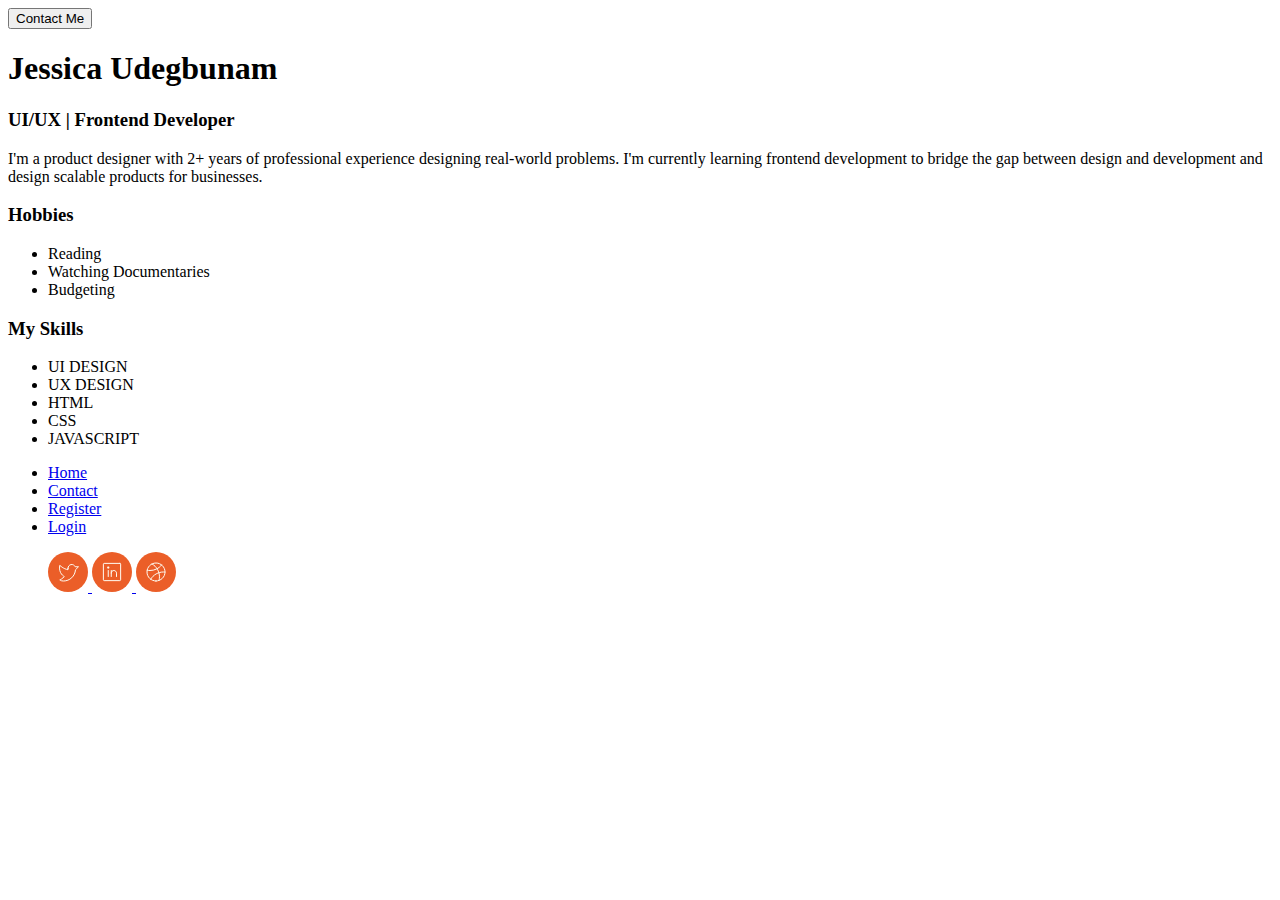
==== index.html @ babc4dbb "initialize project" ====
<!DOCTYPE html>
<html lang="en">
<head>
    <meta charset="UTF-8">
    <meta http-equiv="X-UA-Compatible" content="IE=edge">
    <meta name="viewport" content="width=device-width, initial-scale=1.0">
    <title>Jessica Portfolio</title>
    <link rel="preconnect" href="https://fonts.googleapis.com">
    <link rel="preconnect" href="https://fonts.gstatic.com" crossorigin>
    <link href="https://fonts.googleapis.com/css2?family=Space+Mono:ital,wght@0,400;0,700;1,400&display=swap" rel="stylesheet">
</head>
<body>
    <section class="left">
        <button class="contact-me">Contact Me</button>
    </section>
    <!---bio-->
    <section class="middle" id="bio">
        <h1>Jessica Udegbunam</h1>
        <h3>UI/UX | Frontend Developer</h3>
        <p>I'm a product designer with 2+ years of professional experience designing real-world problems. I'm currently learning frontend development to bridge the gap between design and development and design scalable products for businesses.</p>
        <!--hobbies----------->
        <div>
            <h3>Hobbies</h3>
            <ul>
                <li>Reading</li>
                <li>Watching Documentaries</li>
                <li>Budgeting</li>
            </ul>
        </div>
        <div>
            <h3>My Skills</h3>
            <ul>
                <li>UI DESIGN</li>
                <li>UX DESIGN</li>
                <li>HTML</li>
                <li>CSS</li>
                <li>JAVASCRIPT</li>
            </ul>
        </div>
    </section>
    <!---navigation-->
    <header class="right">
        <nav class="right">
            <ul>
                <li><a href="#">Home</a></li>
                <li><a href="contact.html">Contact</a></li>
                <li><a href="register.html">Register</a></li>
                <li><a href="login.html">Login</a></li>
            </ul>

            <ul class="socials">
                <a href="https://twitter.com/Wasp_iSpy" target="_blank" title="Follow on Twitter">
                    <img src="icons/Twitter.svg" alt="Twitter">
                </a>
                <a href="https://www.linkedin.com/in/onyinye-udegbunam/" target="_blank" title="Connect on LinkedIn">
                    <img src="icons/LinkedIn.svg" alt="linkedin">
                </a>
                <a href="https://dribbble.com/Wasps" target="_blank" title="View Design Projects">
                    <img src="icons/Dribble.svg" alt="Twitter">
                </a>
            </ul>
        </nav>
    </header>
</body>
</html>
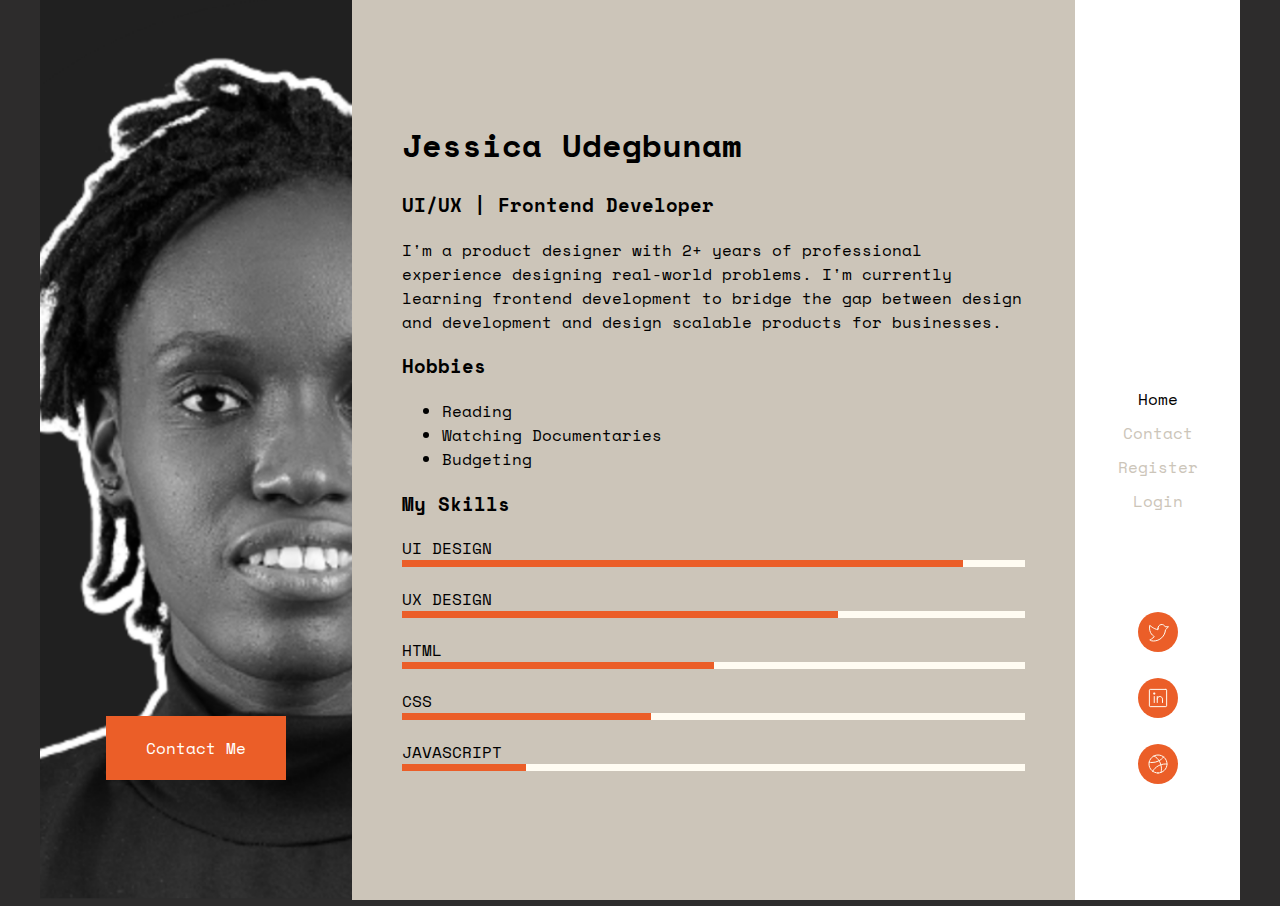
==== commit 7369db56: "🎨 improvement" ====
--- a/index.html
+++ b/index.html
@@ -1,5 +1,6 @@
 <!DOCTYPE html>
 <html lang="en">
+
 <head>
     <meta charset="UTF-8">
     <meta http-equiv="X-UA-Compatible" content="IE=edge">
@@ -7,48 +8,84 @@
     <title>Jessica Portfolio</title>
     <link rel="preconnect" href="https://fonts.googleapis.com">
     <link rel="preconnect" href="https://fonts.gstatic.com" crossorigin>
-    <link href="https://fonts.googleapis.com/css2?family=Space+Mono:ital,wght@0,400;0,700;1,400&display=swap" rel="stylesheet">
+    <link href="https://fonts.googleapis.com/css2?family=Space+Mono:ital,wght@0,400;0,700;1,400&display=swap"
+        rel="stylesheet">
+    <link rel="stylesheet" href="./css/style.css" />
+    <link rel="stylesheet" href="./css/mobile.css" />
 </head>
+
 <body>
-    <section class="left">
-        <button class="contact-me">Contact Me</button>
-    </section>
-    <!---bio-->
-    <section class="middle" id="bio">
-        <h1>Jessica Udegbunam</h1>
-        <h3>UI/UX | Frontend Developer</h3>
-        <p>I'm a product designer with 2+ years of professional experience designing real-world problems. I'm currently learning frontend development to bridge the gap between design and development and design scalable products for businesses.</p>
-        <!--hobbies----------->
-        <div>
-            <h3>Hobbies</h3>
-            <ul>
-                <li>Reading</li>
-                <li>Watching Documentaries</li>
-                <li>Budgeting</li>
-            </ul>
-        </div>
-        <div>
-            <h3>My Skills</h3>
-            <ul>
-                <li>UI DESIGN</li>
-                <li>UX DESIGN</li>
-                <li>HTML</li>
-                <li>CSS</li>
-                <li>JAVASCRIPT</li>
-            </ul>
-        </div>
-    </section>
-    <!---navigation-->
-    <header class="right">
+    <div class="body">
+        <header class="left">
+            <div class="img-placeholder"><img src="./images/jecy.png" alt="Jessica" /></div>
+            <a href="./contact.html" class="contact-me">Contact Me</a>
+        </header>
+        <!---bio-->
+        <section class="middle" id="bio">
+            <h1>Jessica Udegbunam</h1>
+            <h3>UI/UX | Frontend Developer</h3>
+            <p>
+                I'm a product designer with 2+ years of professional experience designing real-world problems. I'm
+                currently
+                learning frontend development to bridge the gap between design and development and design scalable
+                products
+                for businesses.
+            </p>
+            <!--hobbies----------->
+            <div class="hobbies">
+                <h3>Hobbies</h3>
+                <ul>
+                    <li>Reading</li>
+                    <li>Watching Documentaries</li>
+                    <li>Budgeting</li>
+                </ul>
+            </div>
+            <div class="skills">
+                <h3>My Skills</h3>
+                <ul>
+                    <li>
+                        <p>UI DESIGN</p>
+                        <div class="progress">
+                            <div style="width: 90%"> .</div>
+                        </div>
+                    </li>
+                    <li>
+                        <p>UX DESIGN</p>
+                        <div class="progress">
+                            <div style="width: 70%"> </div>
+                        </div>
+                    </li>
+                    <li>
+                        <p>HTML</p>
+                        <div class="progress">
+                            <div style="width: 50%"> </div>
+                        </div>
+                    </li>
+                    <li>
+                        <p>CSS</p>
+                        <div class="progress">
+                            <div style="width: 40%"> </div>
+                        </div>
+                    </li>
+                    <li>
+                        <p>JAVASCRIPT</p>
+                        <div class="progress">
+                            <div style="width: 20%"> </div>
+                        </div>
+                    </li>
+                </ul>
+            </div>
+        </section>
+        <!---navigation-->
         <nav class="right">
-            <ul>
-                <li><a href="#">Home</a></li>
-                <li><a href="contact.html">Contact</a></li>
-                <li><a href="register.html">Register</a></li>
-                <li><a href="login.html">Login</a></li>
+            <ul class="links">
+                <li><a class="active" href="#">Home</a></li>
+                <li><a href="./contact.html">Contact</a></li>
+                <li><a href="./register.html">Register</a></li>
+                <li><a href="./login.html">Login</a></li>
             </ul>
 
-            <ul class="socials">
+            <div class="socials">
                 <a href="https://twitter.com/Wasp_iSpy" target="_blank" title="Follow on Twitter">
                     <img src="icons/Twitter.svg" alt="Twitter">
                 </a>
@@ -58,8 +95,9 @@
                 <a href="https://dribbble.com/Wasps" target="_blank" title="View Design Projects">
                     <img src="icons/Dribble.svg" alt="Twitter">
                 </a>
-            </ul>
+            </div>
         </nav>
-    </header>
+    </div>
 </body>
+
 </html>--- a/css/style.css
+++ b/css/style.css
@@ -0,0 +1,153 @@
+/* CSS Document */
+
+* {
+    box-sizing: border-box;
+}
+
+body {
+    background-color: #2D2C2C;
+    margin: 0;
+    padding: 0;
+    font-family: 'Space Mono', monospace;
+}
+
+.body {
+    background-color: #2D2C2C;
+    display: flex;
+    flex-flow: row nowrap;
+    justify-content: space-between;
+    align-items: stretch;
+    max-width: 1200px;
+    margin: 0 auto;
+}
+
+
+ul {
+    list-style: none;
+}
+
+a {
+    text-decoration: none;
+}
+
+/* about section */
+.left {
+    position: relative;
+    display: flex;
+    flex-flow: column nowrap;
+    justify-content: flex-end;
+    align-items: center;
+    padding: 100px 0;
+    flex: 0.5;
+    height: 100vh;
+}
+
+.left .img-placeholder {
+    position: absolute;
+    top: 0;
+    right: 0;
+    left: 0;
+    bottom: 0;
+}
+
+.left .img-placeholder img {
+    width: 100%;
+    height: 100%;
+    object-fit: cover;
+    object-position: left;
+}
+
+.left a {
+    display: block;
+    background: #EB5E28;
+    color: white;
+    padding: 20px 40px;
+    margin: 20px;
+    position: relative;
+}
+
+
+.middle {
+    flex: 1;
+    background: #CCC5B9;
+    padding: 100px 50px;
+}
+
+.middle .hobbies ul {
+    list-style-type: disc;
+}
+
+.middle .skills ul {
+    padding: 0;
+}
+
+.middle .skills ul li {
+    margin-bottom: 20px;
+}
+
+.middle .skills ul p {
+    margin: 0;
+}
+
+.progress {
+    background: rgba(255, 252, 242, 1);
+    overflow: hidden;
+}
+
+.progress div {
+    background: #EB5E28;
+    color: #EB5E28;
+    height: 7px;
+    width: 40%;
+}
+
+.right {
+    flex: 0.2;
+    background: #FFFFFF;
+    padding: 100px 20px;
+    display: flex;
+    flex-flow: column nowrap;
+    justify-content: center;
+    align-items: center;
+    position: relative;
+}
+
+.right .links li {
+    margin: 0;
+    padding: 0;
+}
+
+.right .links {
+    margin: 0;
+    padding: 0;
+}
+
+.right .links li a {
+    color: #CCC5B9;
+    text-align: center;
+    display: block;
+    margin: 10px 0;
+    transition: all 0.3s;
+}
+
+.right .links li a:hover, .right .links a.active {
+    color: black;
+}
+
+
+
+.right .socials {
+    position: absolute;
+    bottom: 100px;
+    right: 0;
+    left: 0;
+    display: flex;
+    flex-flow: column;
+    justify-content: center;
+    align-items: center;
+}
+
+.right .socials a {
+    display: block;
+    margin: 10px 0;
+}--- a/css/mobile.css
+++ b/css/mobile.css
@@ -0,0 +1,60 @@
+@media screen and (max-width:800px) {
+
+
+
+    .body {
+        display: block;
+    }
+
+
+
+    .right {
+        position: fixed;
+        top: 0;
+        right: 0;
+        left: 0;
+        background: #FFFFFF;
+        padding: 10px 20px;
+        display: flex;
+        flex-flow: column nowrap;
+        justify-content: space-between;
+        align-items: flex-start;
+    }
+
+
+
+    .right .links {
+        display: flex;
+        flex-flow: row nowrap;
+        justify-content: flex-start;
+        align-items: center;
+    }
+
+    .right .links li a {
+        margin: 0 10px;
+        font-size: 10px;
+    }
+
+
+
+
+    .right .socials {
+        position: static;
+        display: flex;
+        flex-flow: row nowrap;
+        align-items: center;
+        justify-content: space-between;
+        margin-top: 10px;
+    }
+
+    .right .socials img {
+        width: 20px;
+    }
+
+    .right .socials a {
+        margin: 0 10px;
+        display: flex;
+        align-items: center;
+        justify-content: center;
+    }
+}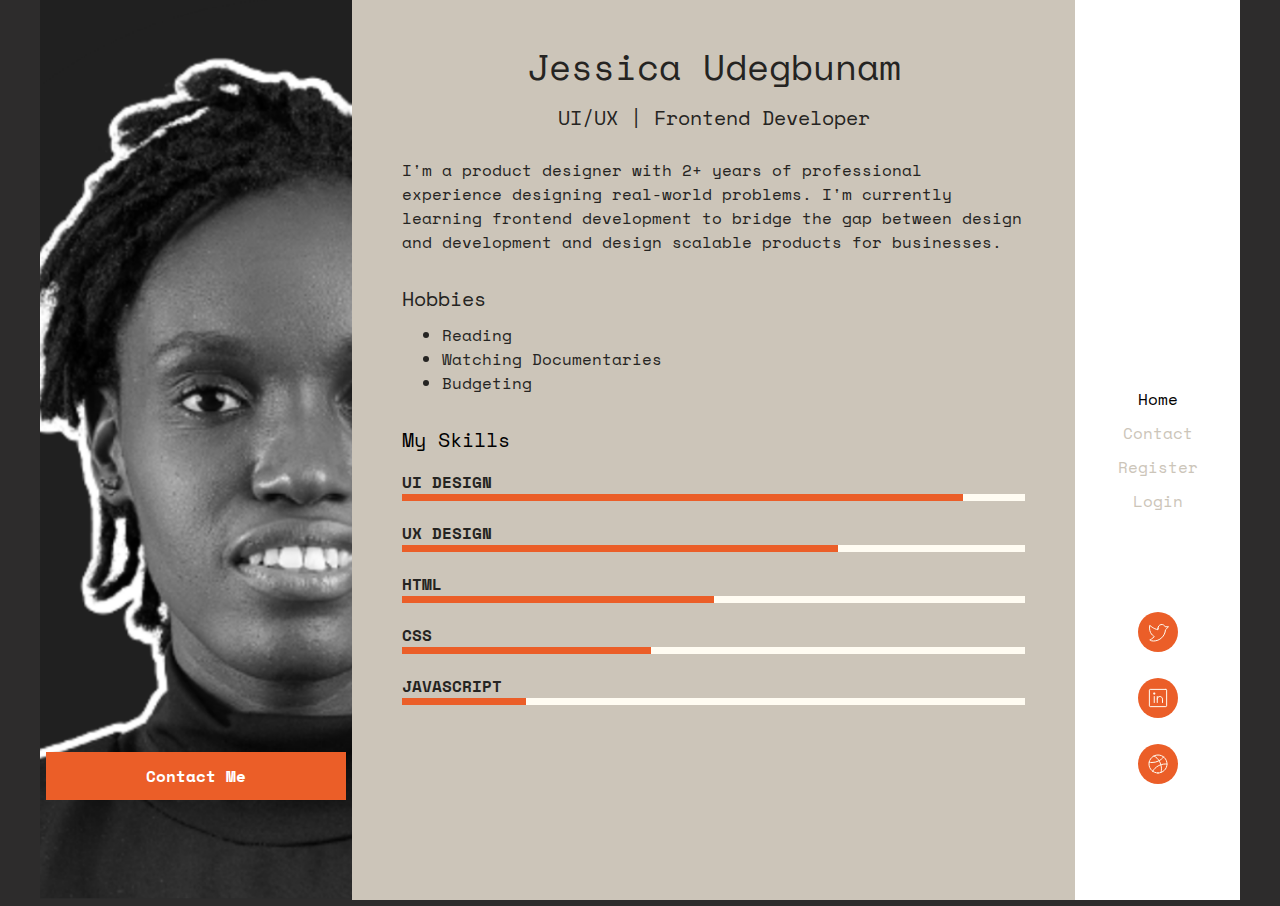
==== commit 33392da0: "more styling" ====
--- a/index.html
+++ b/index.html
@@ -22,14 +22,12 @@
         </header>
         <!---bio-->
         <section class="middle" id="bio">
-            <h1>Jessica Udegbunam</h1>
-            <h3>UI/UX | Frontend Developer</h3>
+            <h1 class="my-name">Jessica Udegbunam</h1>
+            <h3 class="subtext">UI/UX | Frontend Developer</h3>
             <p>
-                I'm a product designer with 2+ years of professional experience designing real-world problems. I'm
-                currently
-                learning frontend development to bridge the gap between design and development and design scalable
-                products
-                for businesses.
+                I'm a product designer with 2+ years of professional experience designing real-world problems. I'm 
+                currently learning frontend development to bridge the gap between design and development and design scalable 
+                products for businesses.
             </p>
             <!--hobbies----------->
             <div class="hobbies">
--- a/css/style.css
+++ b/css/style.css
@@ -61,20 +61,68 @@
     display: block;
     background: #EB5E28;
     color: white;
-    padding: 20px 40px;
-    margin: 20px;
+    padding: 12px 100px;
     position: relative;
-}
-
+    font-weight: 700;
+}
+
+.left .contact-me:hover {
+    color: #EB5E28;
+    background-color: #FFFCF2;
+    border: 1px solid #EB5E28;
+}
 
 .middle {
     flex: 1;
     background: #CCC5B9;
-    padding: 100px 50px;
+    padding: 40px 50px;
+}
+
+.middle .my-name {
+    font-size: 36px;
+    font-weight: 400;
+    color: #252422;
+    text-align: center;
+    padding: 0;
+    margin: 0;
+}
+
+.middle .subtext {
+    font-size: 20px;
+    font-weight: 400;
+    color: #252422;
+    text-align: center;
+    padding: 10px 0 10px 0;
+    margin: 0;
+}
+
+.middle p {
+    font-size: 16px;
+    color: #252422;
+}
+
+.middle .hobbies {
+    color: #252422;
+    margin: 30px 0 30px 0;
+}
+
+.middle .hobbies h3 {
+    font-size: 20px;
+    font-weight: 400;
+    margin: 0;
+    padding: 0;
+}
+
+.middle .skills h3 {
+    font-size: 20px;
+    font-weight: 400;
+    margin: 0;
+    padding: 0;
 }
 
 .middle .hobbies ul {
     list-style-type: disc;
+    margin-top: 10px;
 }
 
 .middle .skills ul {
@@ -83,10 +131,15 @@
 
 .middle .skills ul li {
     margin-bottom: 20px;
+    color: #252422;
+    font-size: 20px;
+    font-weight: 700;
+    padding: 0;
 }
 
 .middle .skills ul p {
     margin: 0;
+    color: #252422;
 }
 
 .progress {
@@ -134,8 +187,6 @@
     color: black;
 }
 
-
-
 .right .socials {
     position: absolute;
     bottom: 100px;
@@ -150,4 +201,129 @@
 .right .socials a {
     display: block;
     margin: 10px 0;
+}
+
+/* Contact Section */
+
+.middle .scale-up {
+    font-size: 36px;
+    font-weight: 700;
+    color: #252422;
+    margin: 0;
+    padding: 0;
+}
+
+.middle .scale-up span {
+    font-size: 36px;
+    font-weight: 400;
+    color: #252422;
+    margin: 0;
+    padding: 0;
+}
+
+#contact {
+ margin-top: 40px;
+}
+
+input, select {
+    background: #FFFCF2;
+    width: 560px;
+    padding: 10px 0px 10px 30px;
+    font-family: 'Space Mono', monospace;
+    font-size: 12px;
+    font-weight: 400;
+    color: #CCC5B9;
+    border: 1px solid #FFFCF2;
+
+}
+
+textarea#message {
+    background: #FFFCF2;
+    width: 560px;
+    padding: 10px 0px 10px 30px;
+    font-family: 'Space Mono', monospace;
+    font-size: 12px;
+    font-weight: 400;
+    color: #CCC5B9;
+    border: 1px solid #FFFCF2;
+}
+
+.middle label {
+    font-size: 14px;
+    font-weight: 400;
+    margin: 0;
+    padding: 0;
+    color: #252422;
+}
+
+.middle label {
+    padding: 0;
+    display: inline-block;
+  }
+
+.middle .let-talk, .register, .login {
+    display: block;
+    background: #252422;
+    color: white;
+    padding: 12px 0;
+    width: 560px;
+    position: relative;
+    font-weight: 700;
+}
+
+.middle .let-talk:hover, .register:hover, .login:hover {
+    background: #403D39;
+    border: 1px solid #403D39;
+    ;
+}
+
+/* Register Section */
+
+.middle .reg {
+    font-size: 36px;
+    font-weight: 700;
+    color: #252422;
+    margin: 0;
+    padding: 0;
+}
+
+.middle .create {
+    font-size: 16px;
+    font-weight: 400;
+    color: #252422;
+    margin: 0;
+    padding: 10px 0 0px 0;
+}
+
+#register {
+    margin: 40px 0;
+}
+
+/* Login Section */
+
+.middle .signin {
+    font-size: 36px;
+    font-weight: 700;
+    color: #252422;
+    margin: 0;
+    padding: 0;
+}
+
+.middle .continue {
+    font-size: 16px;
+    font-weight: 400;
+    color: #252422;
+    margin: 0;
+    padding: 10px 0 0px 0;
+}
+
+#login {
+    margin: 40px 0 100px 0;
+}
+
+.middle #forgotten-password {
+    font-size: 12px;
+    font-weight: 400;
+    color: #403D39;
+    text-align: center;
 }